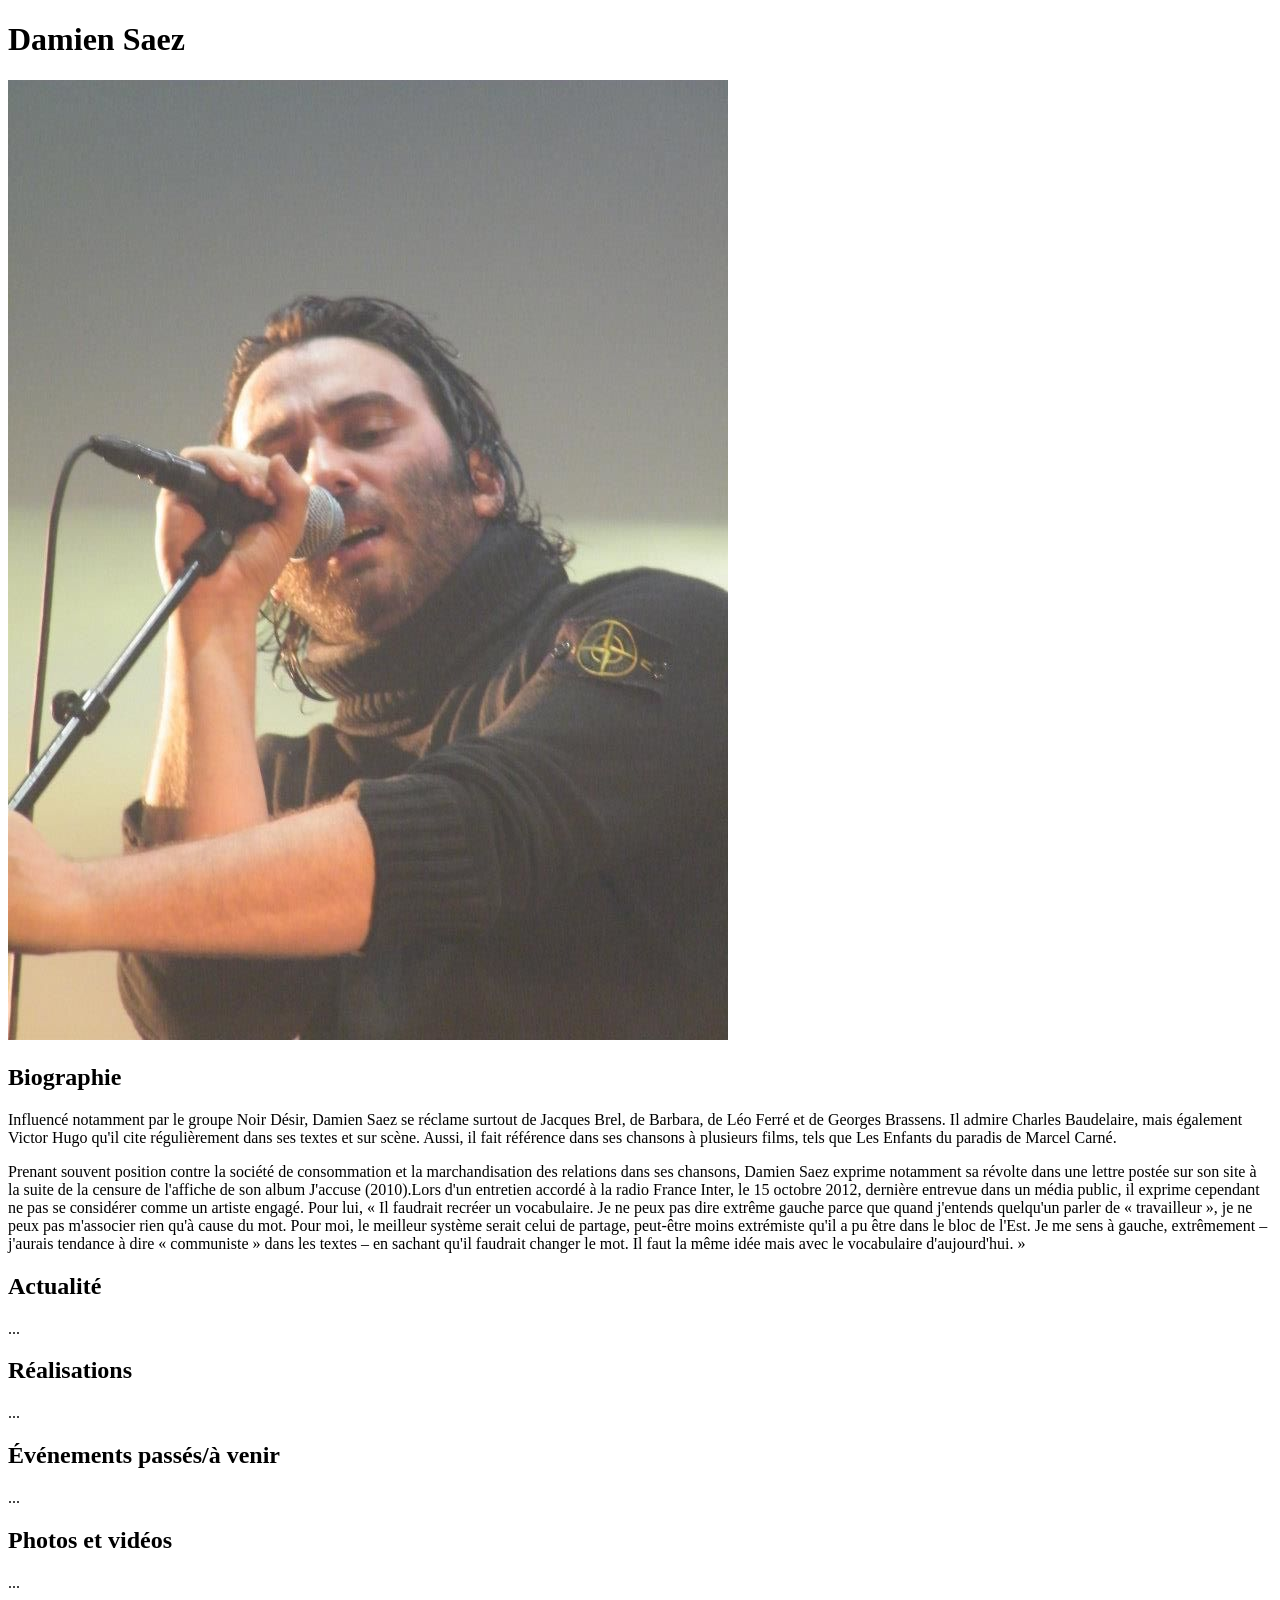
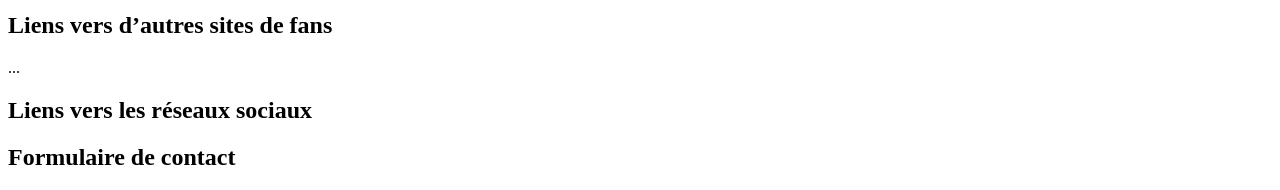
==== fansite1.html @ 95d42275 "fansite1.css" ====
<!DOCTYPE html>
<html lang="fr">
<head>
    <meta charset="UTF-8">
    <meta name="viewport" content="width=device-width, initial-scale=1.0">
    <meta name="description" content="Damien Saez se réclame surtout de Jacques Brel, de Barbara, 
    de Léo Ferré et de Georges Brassens. Il admire Charles Baudelaire, mais également Victor Hugo 
    qu'il cite régulièrement dans ses textes et sur scène.">
    <meta name="author" content="Olivier Portal">


    <link rel="icon" type="image/x-icon" href="/images/favicon.png">
    <link rel="stylesheet" href="css/fansite3.css">
    
    <title>Saez</title>
</head>
<body>
    
        <h1><strong>Damien Saez</strong></h1>

        <section>

            <img src="images/Damien_Saez,_Miami_Tour_à_Rennes.jpg" alt="Damien Saez, Miami Toour à Rennes">

            <h2><strong>Biographie</strong></h2>
            <p>
                Influencé notamment par le groupe Noir Désir, Damien Saez se réclame surtout de Jacques Brel, 
            de Barbara, de Léo Ferré et de Georges Brassens. Il admire Charles Baudelaire, mais également Victor Hugo 
            qu'il cite régulièrement dans ses textes et sur scène. Aussi, il fait référence dans ses chansons à plusieurs films,
             tels que Les Enfants du paradis de Marcel Carné.

            </p>

            <p>
                Prenant souvent position contre la société de consommation et la marchandisation des relations dans ses chansons, 
                Damien Saez exprime notamment sa révolte dans une lettre postée sur son site à la suite de la censure de l'affiche
                de son album J'accuse (2010).Lors d'un entretien accordé à la radio France Inter, le 15 octobre 2012,
                dernière entrevue dans un média public, il exprime cependant ne pas se considérer comme un artiste engagé.
                Pour lui, « Il faudrait recréer un vocabulaire. Je ne peux pas dire extrême gauche parce que quand j'entends
                quelqu'un parler de « travailleur », je ne peux pas m'associer rien qu'à cause du mot. Pour moi, le meilleur
                système serait celui de partage, peut-être moins extrémiste qu'il a pu être dans le bloc de l'Est. Je me sens à 
                gauche,
                extrêmement – j'aurais tendance à dire « communiste » dans les textes – en sachant qu'il faudrait changer le mot.
                Il faut la même idée mais avec le vocabulaire d'aujourd'hui. »
            </p>
            
            <section class="rubriques">
                <article class="news">
                    <h2><strong>Actualité</strong></h2>
                    <p>...</p>
                </article>
                
                <article class="realisations">
                    <h2><strong>Réalisations</strong></h2>
                    <p>...</p>
                </article>

                <article class="event">
                    <h2><strong>Événements passés/à venir</strong></h2>
                    <p>...</p>
                </article>

                <article class="pictures">
                    <h2><strong>Photos et vidéos</strong></h2>
                    <p>...</p>
                </article>

                <article class="fan">
                    <h2><strong>Liens vers d’autres sites de fans</strong></h2>
                     <p>...</p>
                </article>

                <section class="network">
                    <h2><strong>Liens vers les réseaux sociaux</strong></h2>
                </section>

                <section class="contact">
                    <h2><strong>Formulaire de contact</strong></h2>
                </section>

        </section>
        
    </div>
    
</body>
</html>
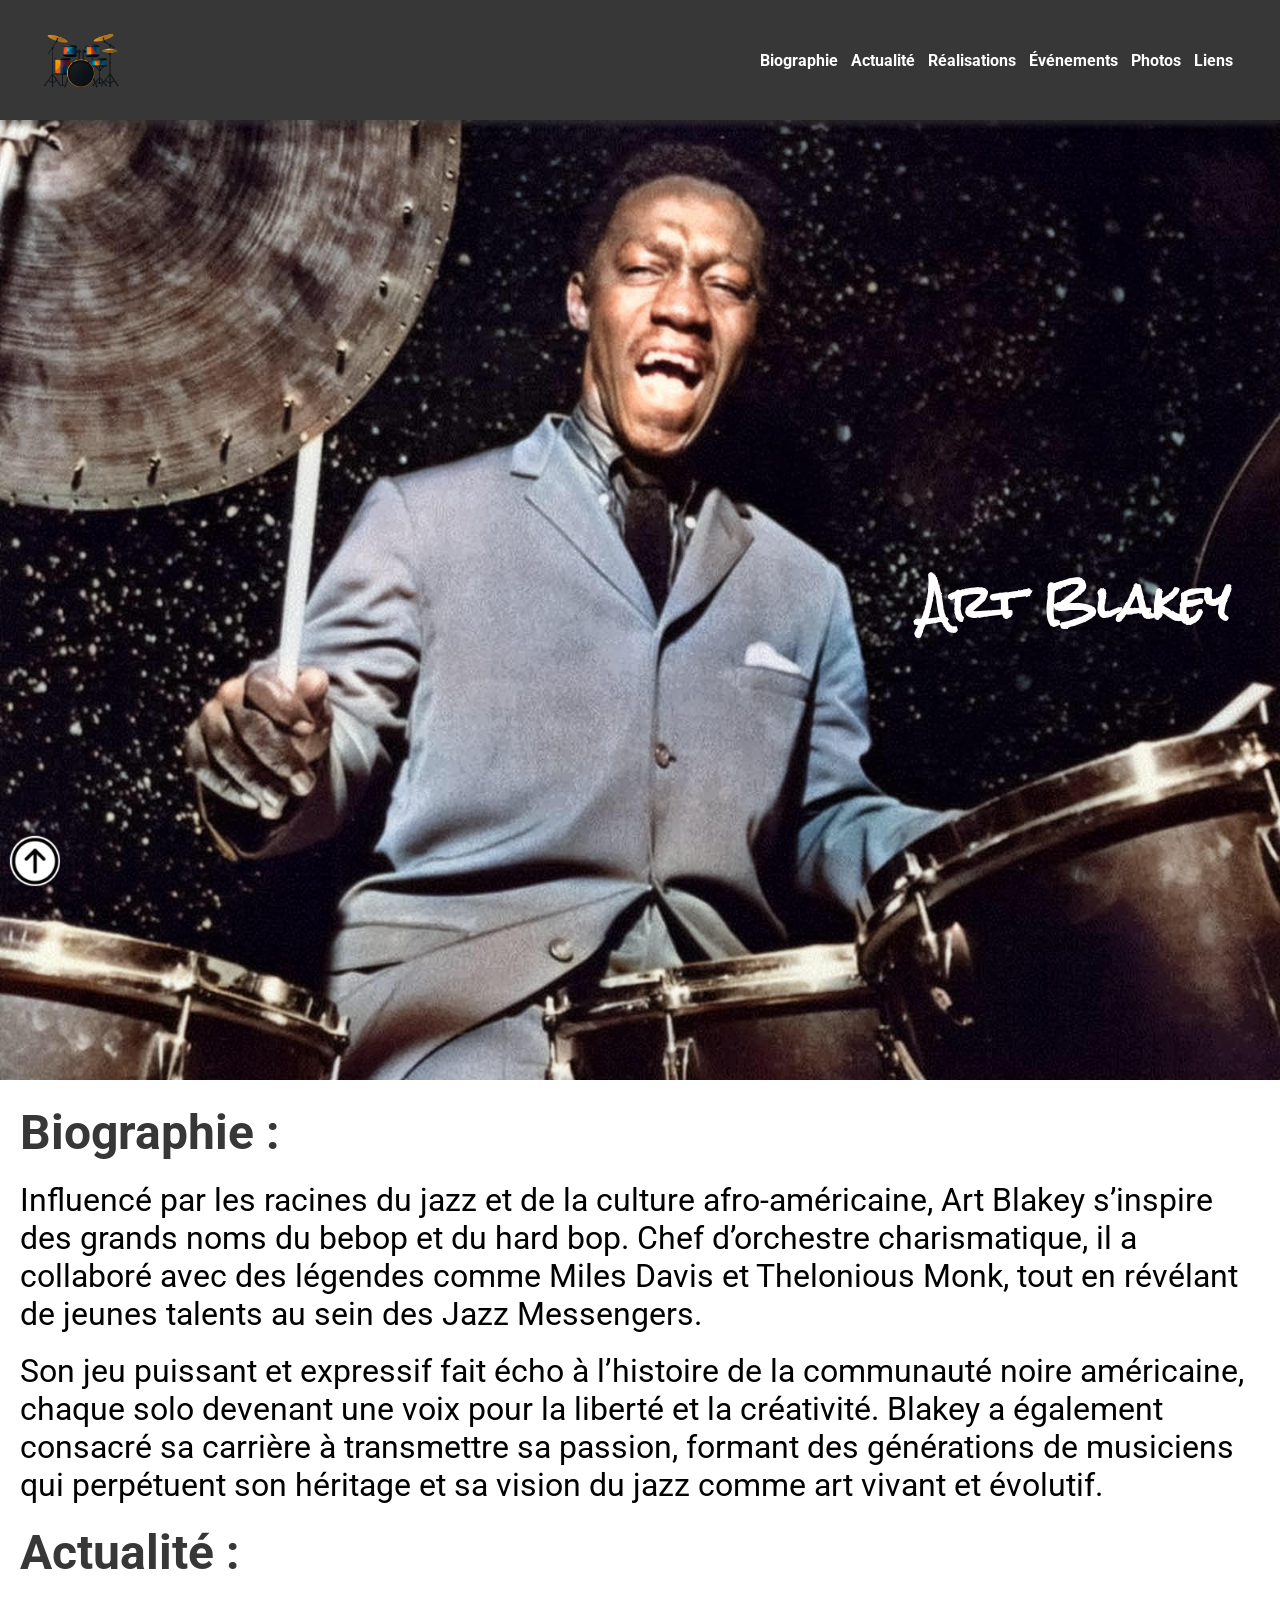
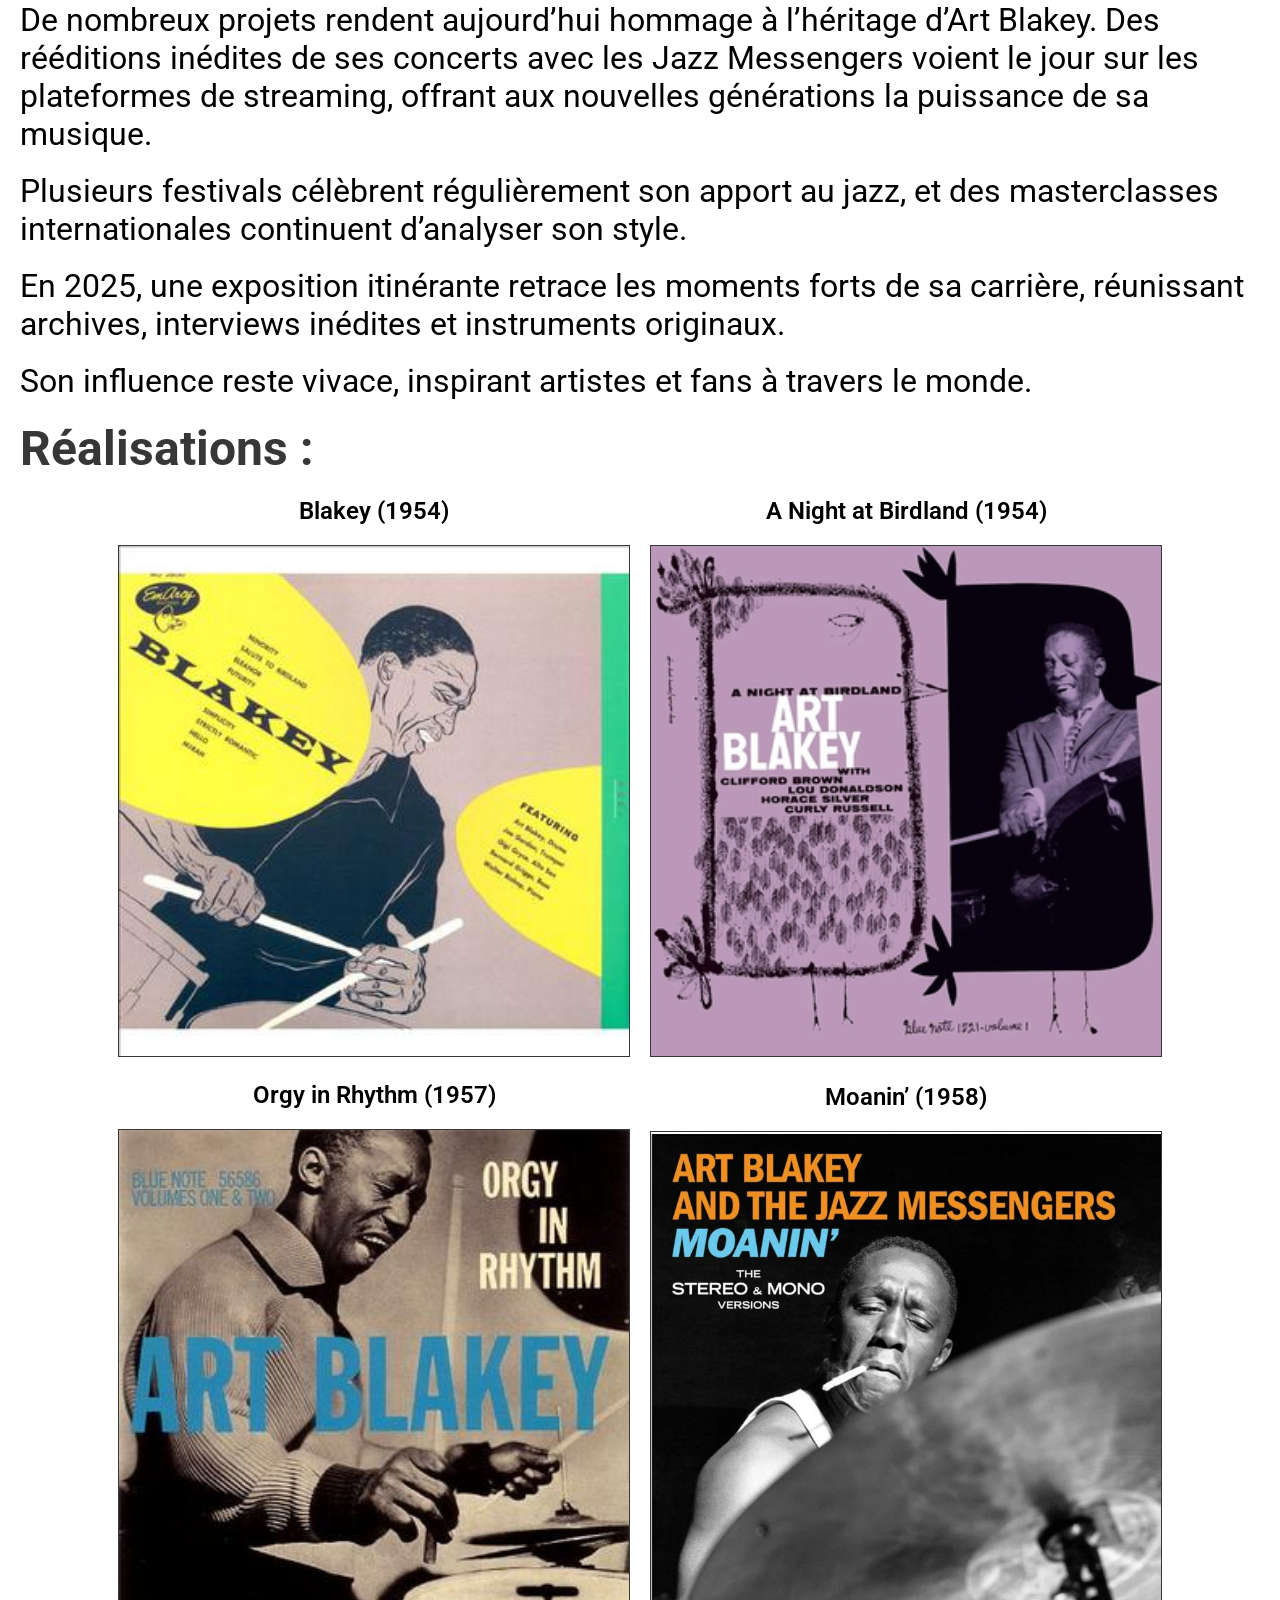
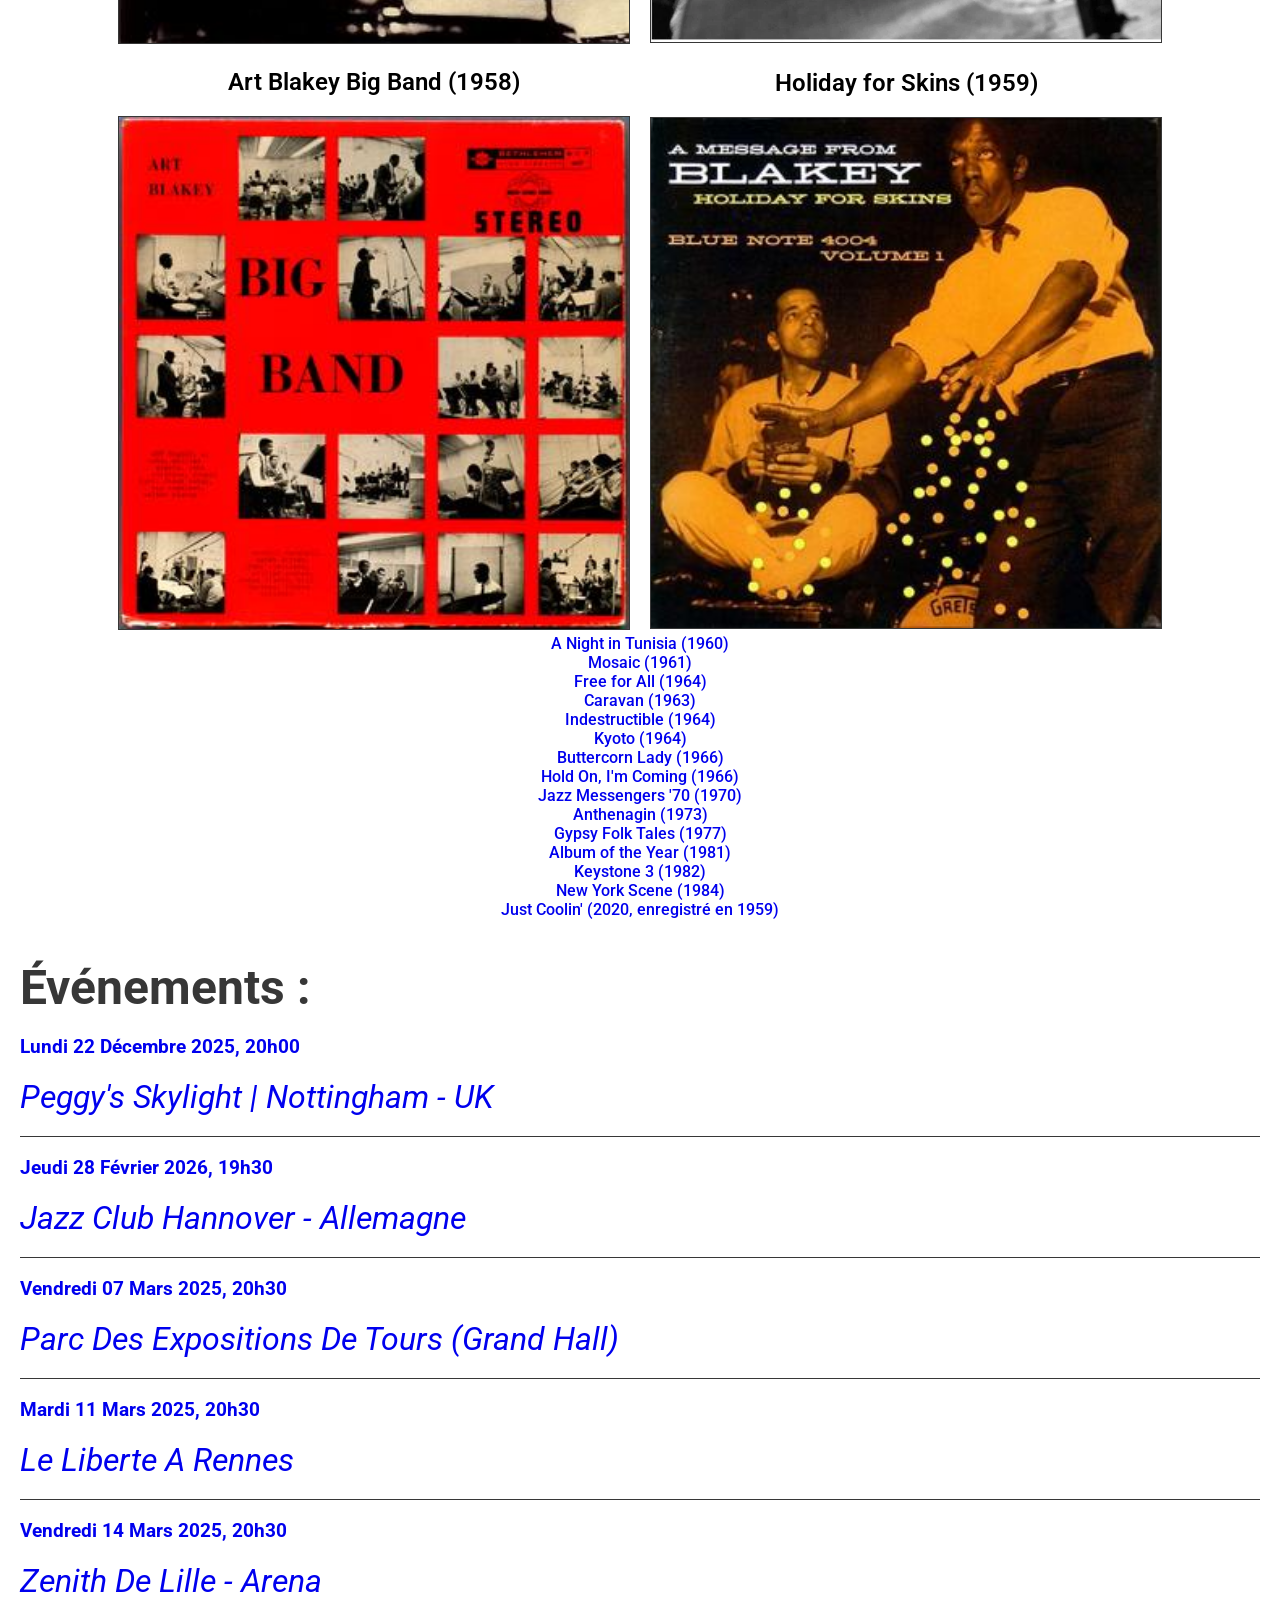
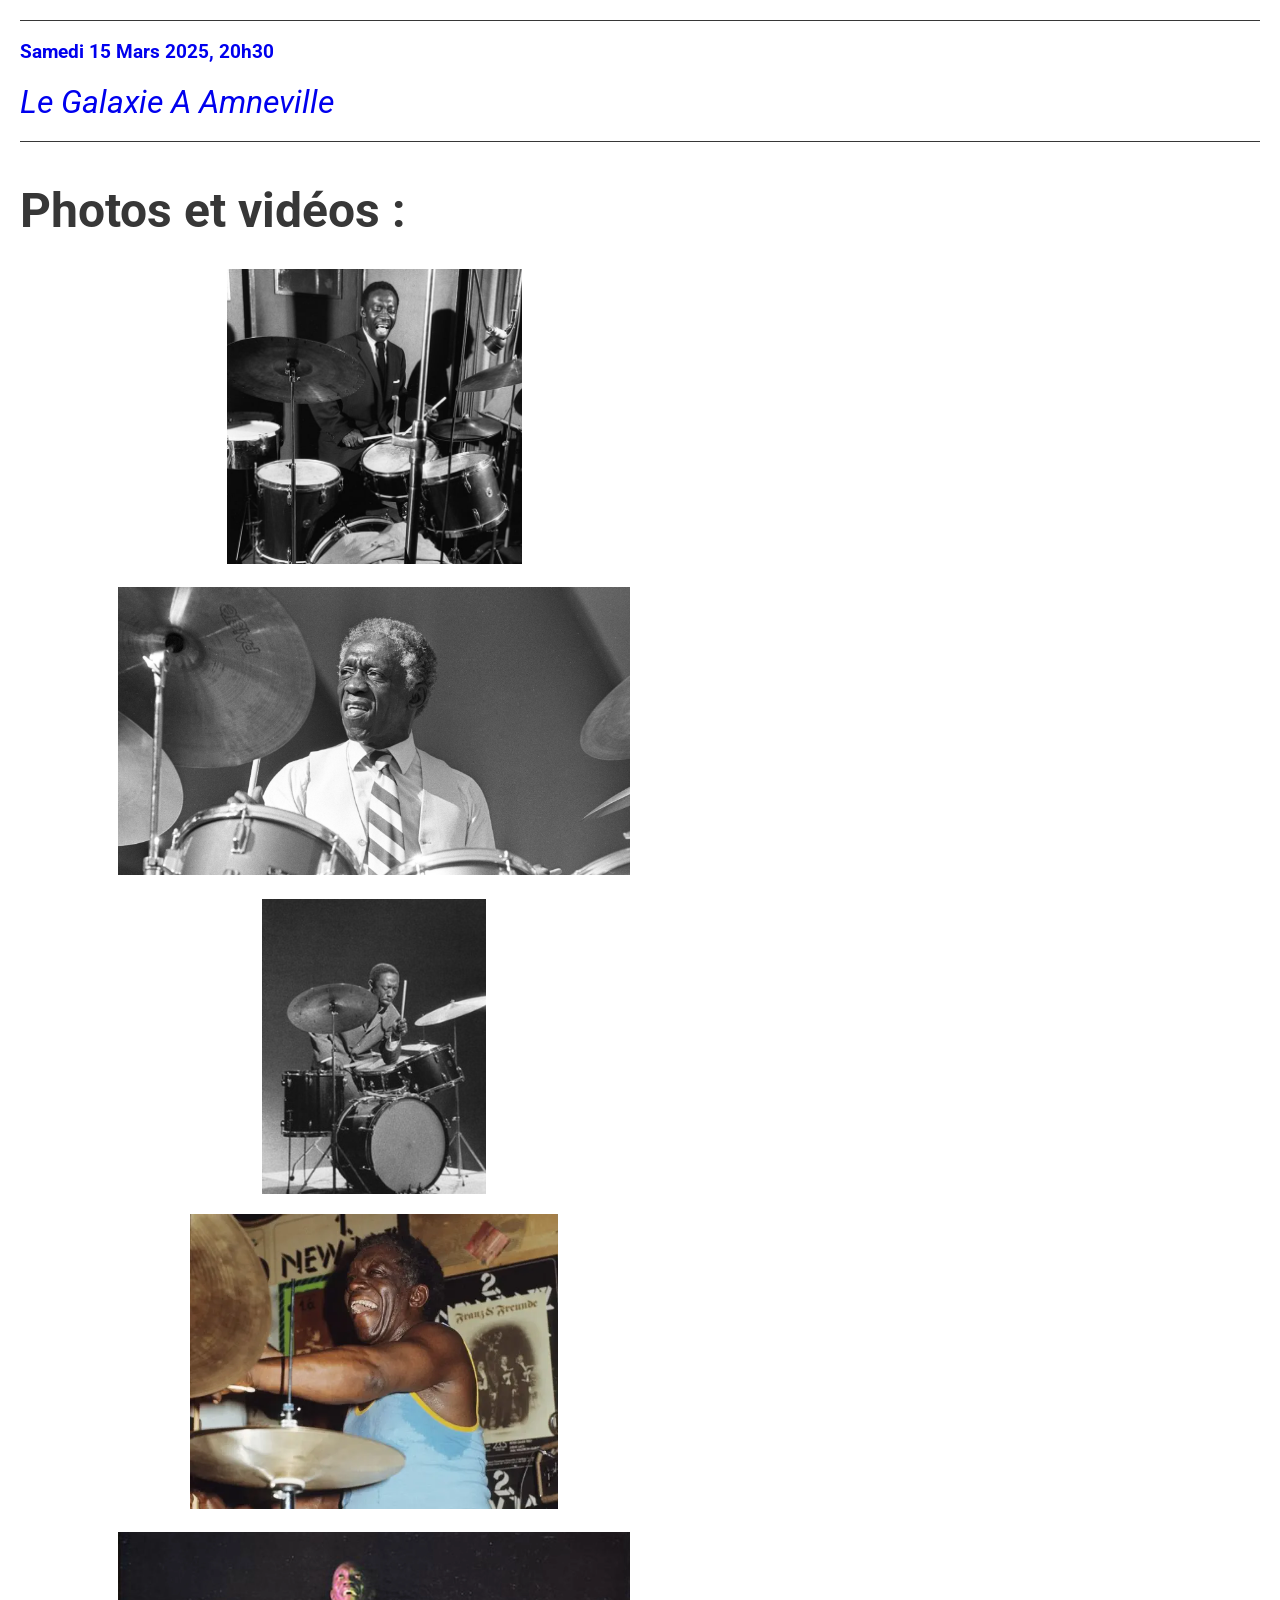
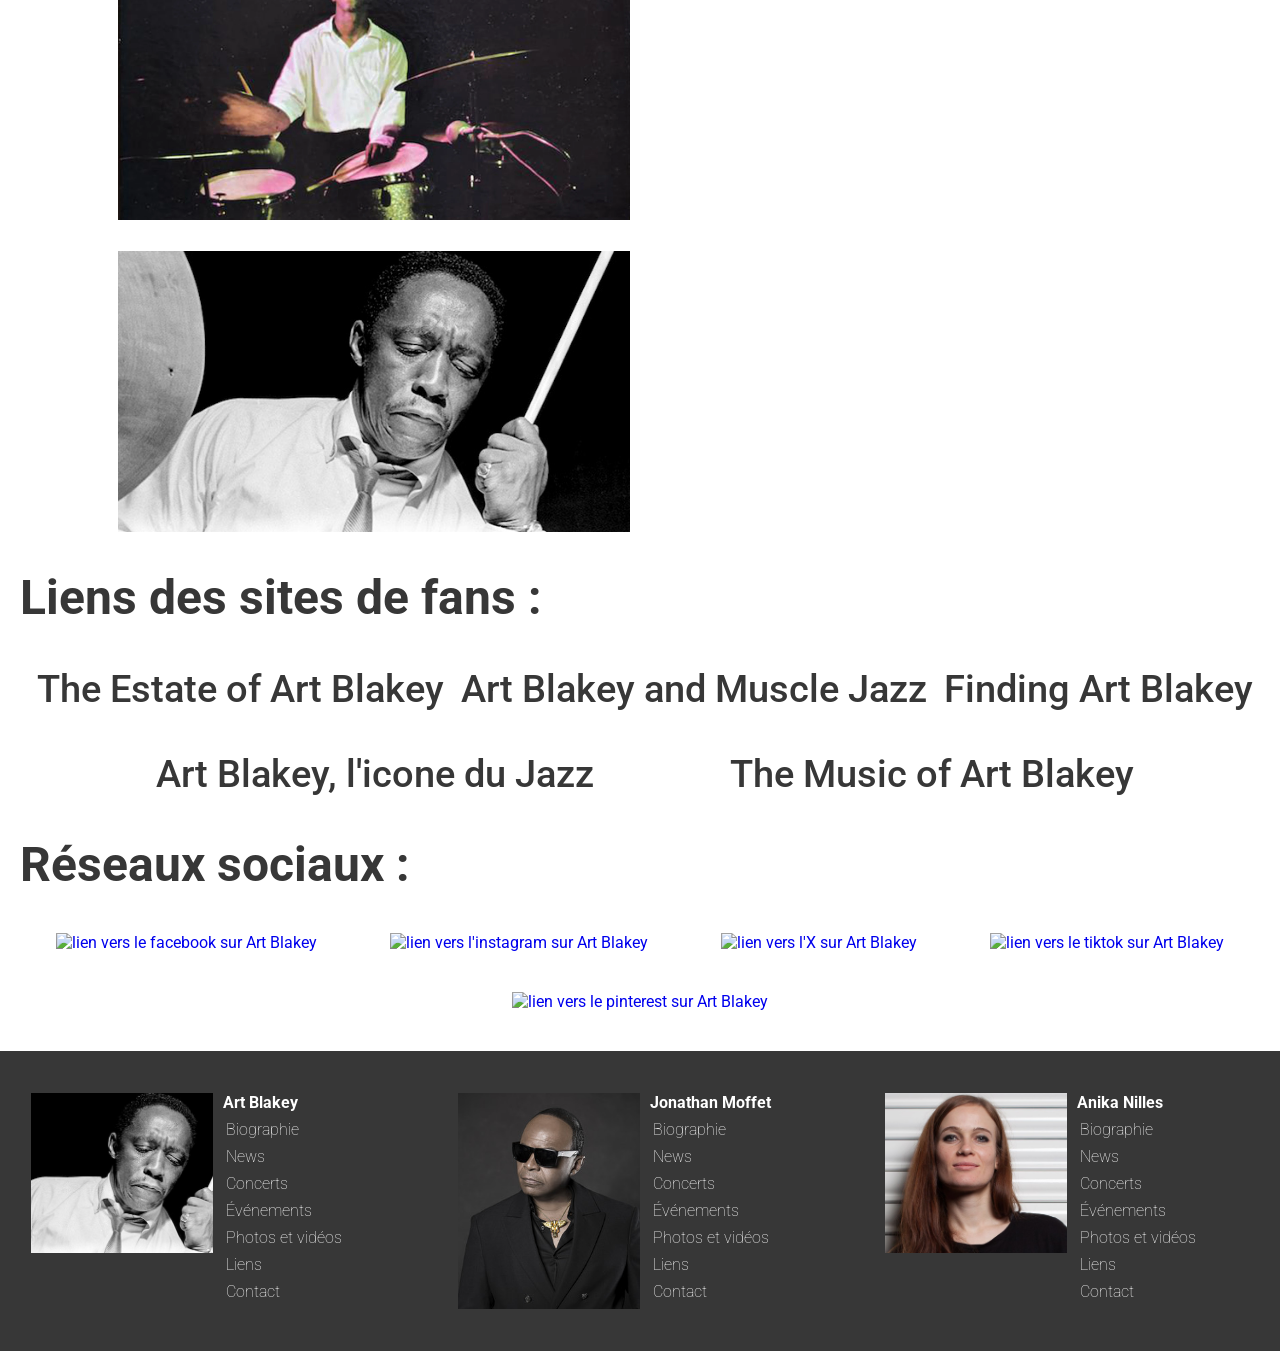
==== commit b4e4b483: "initial commit" ====
--- a/fansite1.html
+++ b/fansite1.html
@@ -3,84 +3,600 @@
 <head>
     <meta charset="UTF-8">
     <meta name="viewport" content="width=device-width, initial-scale=1.0">
-    <meta name="description" content="Damien Saez se réclame surtout de Jacques Brel, de Barbara, 
-    de Léo Ferré et de Georges Brassens. Il admire Charles Baudelaire, mais également Victor Hugo 
-    qu'il cite régulièrement dans ses textes et sur scène.">
-    <meta name="author" content="Olivier Portal">
+    <meta name="description" content="Découvrez la vie, l’œuvre et l’influence d’Art Blakey, 
+    légende du jazz et maître des Jazz Messengers. Parcourez sa biographie, 
+    ses albums incontournables, les prochains événements dédiés à son héritage 
+    et les analyses de son style unique. Une page pour tous les passionnés du rythme et du jazz moderne.">
+
+    <meta name="keywords" content="Art Blakey, Jazz Messengers, batterie, jazz, hard bop, Blue Note, Moanin’, 
+    concerts, actualité, biographie, albums, événements, influence, héritage, groupe de jazz, 
+    batteur légendaire, discographie, analyse musicale, improvisation, maître du rythme, jazz moderne, 
+    festival, Art Blakey 2026, classique du jazz">
+
+    <meta name="author" content="Andrés Montes Zuluaga">
 
 
     <link rel="icon" type="image/x-icon" href="/images/favicon.png">
-    <link rel="stylesheet" href="css/fansite3.css">
-    
-    <title>Saez</title>
+
+    <link rel="stylesheet" href="css/fansite1.css">
+
+<!-- Roboto font -->
+    <link rel="preconnect" href="https://fonts.googleapis.com">
+    <link rel="preconnect" href="https://fonts.gstatic.com" crossorigin>
+    <link href="https://fonts.googleapis.com/css2?family=Roboto:ital,wght@0,100;0,300;0,400;0,500;0,700;0,900;1,100;1,300;1,400;1,500;1,700;1,900&display=swap" rel="stylesheet">
+
+<!-- Rock Salt font -->
+    <link rel="preconnect" href="https://fonts.googleapis.com">
+    <link rel="preconnect" href="https://fonts.gstatic.com" crossorigin>
+    <link href="https://fonts.googleapis.com/css2?family=Roboto:ital,wght@0,100;0,300;0,400;0,500;0,700;0,900;1,100;1,300;1,400;1,500;1,700;1,900&family=Rock+Salt&display=swap" rel="stylesheet">
+
+    <title>Art Blakey</title>
 </head>
 <body>
-    
-        <h1><strong>Damien Saez</strong></h1>
-
-        <section>
-
-            <img src="images/Damien_Saez,_Miami_Tour_à_Rennes.jpg" alt="Damien Saez, Miami Toour à Rennes">
-
-            <h2><strong>Biographie</strong></h2>
-            <p>
-                Influencé notamment par le groupe Noir Désir, Damien Saez se réclame surtout de Jacques Brel, 
-            de Barbara, de Léo Ferré et de Georges Brassens. Il admire Charles Baudelaire, mais également Victor Hugo 
-            qu'il cite régulièrement dans ses textes et sur scène. Aussi, il fait référence dans ses chansons à plusieurs films,
-             tels que Les Enfants du paradis de Marcel Carné.
-
-            </p>
-
-            <p>
-                Prenant souvent position contre la société de consommation et la marchandisation des relations dans ses chansons, 
-                Damien Saez exprime notamment sa révolte dans une lettre postée sur son site à la suite de la censure de l'affiche
-                de son album J'accuse (2010).Lors d'un entretien accordé à la radio France Inter, le 15 octobre 2012,
-                dernière entrevue dans un média public, il exprime cependant ne pas se considérer comme un artiste engagé.
-                Pour lui, « Il faudrait recréer un vocabulaire. Je ne peux pas dire extrême gauche parce que quand j'entends
-                quelqu'un parler de « travailleur », je ne peux pas m'associer rien qu'à cause du mot. Pour moi, le meilleur
-                système serait celui de partage, peut-être moins extrémiste qu'il a pu être dans le bloc de l'Est. Je me sens à 
-                gauche,
-                extrêmement – j'aurais tendance à dire « communiste » dans les textes – en sachant qu'il faudrait changer le mot.
-                Il faut la même idée mais avec le vocabulaire d'aujourd'hui. »
-            </p>
+    <header class="header">
+        <!--Création de contenur pour le menu-->
+        <nav class="navbar">
+
+            <!--Logo-->
+            <a href="index.html"  class="logo-size">
+                <img class="logo" src="images/logo.png">
+            </a>
+            
+
+            
+
+            <label class="label_burger" for="menu_burger">
+                <svg
+                    xmlns="http://www.w3.org/2000/svg"
+                    width="35"
+                    height="35"
+                    fill="#ffffff"
+                    class="list_icon"
+                    viewBox="0 0 16 16"
+                >
+                    <path
+                        fill-rule="evenodd"
+                        d="M2.5 12a.5.5 0 0 1 .5-.5h10a.5.5 0 0 1 0 1H3a.5.5 0 0 1-.5-.5zm0-4a.5.5 0 0 1 .5-.5h10a.5.5 0 0 1 0 1H3a.5.5 0 0 1-.5-.5zm0-4a.5.5 0 0 1 .5-.5h10a.5.5 0 0 1 0 1H3a.5.5 0 0 1-.5-.5z"
+                    />
+                </svg>
+            </label>
+
+            <!--Élément checkbox pour l'interaction de menu hamburguer-->
+            <input class="menu_burger" type="checkbox" name="" id="menu_burger">
+
+            <!--Création d'options pour la navigation-->
+            <ul class="ul_links">
+
+                <!-- <li class="li_links">
+                    <a href="fansite1.html" class="link">Damien Saez</a>
+                </li> -->
+
+                <!-- <div class="li_links_anchor_parent"> -->
+                    <li class="li_links li_links_anchor">
+                        <a href="#biographie" class="link_child" class="menu_hamburguer">Biographie</a>
+                    </li>
+                    <li class="li_links li_links_anchor">
+                        <a href="#news" class="link_child">Actualité</a>
+                    </li>
+                    <li class="li_links li_links_anchor">
+                        <a href="#realisations" class="link_child">Réalisations</a>
+                    </li>
+                    <li class="li_links li_links_anchor">
+                        <a href="#event" class="link_child">Événements</a>
+                    </li>
+                    <li class="li_links li_links_anchor">
+                        <a href="#pictures" class="link_child">Photos</a>
+                    </li>
+                    <li class="li_links li_links_anchor">
+                        <a href="#links" class="link_child">Liens</a>
+                    </li>
+                <!-- </div> -->
+
+                
+
+                <!-- <li class="li_links">
+                    <a href="fansite2.html" class="link">Kombilesa Mí</a>
+                </li>
+
+                <li class="li_links">
+                    <a href="fansite3.html" class="link">Idir</a>
+                </li> -->
+
+                <!-- <li class="li_links contact_burger">
+                    <a href="contact.html" class="link">Contact</a>
+                </li> -->
+            </ul>
+
+
+        </nav>
+    </header>
+
+    <main>
+
+        <a href="#top" class="link-top-button">
+            <img class="img-top-button" src="images/top-button.png" alt="Aller au commencement du site">
+        </a>
+
+        <span id="top"></span>
+
+        <section class="main-section">
+
+<!-- Section bannière haut de page -->
+
+            <section class="banner">
+                <h1 class="main-title"><strong>Art Blakey</strong></h1>
+                 <img class="banner-image" src="images/Blakey/banner.jpg" alt="Art Blakey en concert"> 
+            </section> 
+
+<!-- Section qui entoure toutes les sections des rubriques -->
             
             <section class="rubriques">
-                <article class="news">
-                    <h2><strong>Actualité</strong></h2>
-                    <p>...</p>
+
+<!-- Section Biographie -->
+
+                <article id="biographie" class="anchor-target"  aria-describedby="Biographie">
+                    <h2 id="Biographie"><strong>Biographie :</strong></h2>
+                    <p id="Biographie">
+                        Influencé par les racines du jazz et de la culture afro-américaine, Art Blakey 
+                        s’inspire des grands noms du bebop et du hard bop. Chef d’orchestre charismatique, 
+                        il a collaboré avec des légendes comme Miles Davis et Thelonious Monk, tout en 
+                        révélant de jeunes talents au sein des Jazz Messengers.      
+                    </p>
+
+                    <br>
+        
+                    <p>
+                        Son jeu puissant et expressif fait écho à l’histoire de la communauté noire américaine, 
+                        chaque solo devenant une voix pour la liberté et la créativité. 
+                        Blakey a également consacré sa carrière à transmettre sa passion, 
+                        formant des générations de musiciens qui perpétuent son héritage et sa vision du jazz 
+                        comme art vivant et évolutif.
+                    </p>
                 </article>
+
+<!-- Section Actualité -->
+
+                <article id="news" class="anchor-target">
+                    <h2><strong>Actualité :</strong></h2>
+                    <p>De nombreux projets rendent aujourd’hui hommage à l’héritage d’Art Blakey. 
+                        Des rééditions inédites de ses concerts avec les Jazz Messengers voient 
+                        le jour sur les plateformes de streaming, offrant aux nouvelles générations 
+                        la puissance de sa musique.
+                    </p>
+
+                    <br>
+        
+                     <p>Plusieurs festivals célèbrent régulièrement son apport au jazz, et des 
+                        masterclasses internationales continuent d’analyser son style.
+                    </p>
+
+                    <br>
+        
+                    <p> En 2025, une exposition itinérante retrace les moments forts de sa carrière, 
+                        réunissant archives, interviews inédites et instruments originaux.
+                    </p>  
+
+                    <br>
+         
+                    <p>Son influence reste vivace, inspirant artistes et fans à travers le monde.
+                    </p>
+                </article>
+
+<!-- Section Réalisation -->
                 
-                <article class="realisations">
-                    <h2><strong>Réalisations</strong></h2>
-                    <p>...</p>
+                <article id="realisations" class="anchor-target">
+                    <h2><strong>Réalisations :</strong></h2>
+                    <section class="album">
+                        <figure>
+                            <figcaption class="album-description">Blakey (1954)</figcaption>
+                            <img src="images/Blakey/Blakey(1954)-album.jpg" alt="Album de Blakey: Blakey(1954)" class="album-image">
+                        </figure>
+                        <figure>
+                            <figcaption class="album-description">A Night at Birdland (1954)</figcaption>
+                            <img src="images/Blakey/A_Night_at_Birdland,_Volume_1(1954)-album.jpg" alt="Album de Blakey: A Night at Birdland (1954)" class="album-image">
+                        </figure>
+                        <figure>
+                            <figcaption class="album-description">Orgy in Rhythm (1957)</figcaption>
+                            <img src="images/Blakey/Orgy_in_Rhythm(1957)-album.jpg" alt="Album de Blakey: Orgy in Rhythm (1957)" class="album-image">
+                        </figure>
+                        <figure>
+                            <figcaption class="album-description">Moanin’ (1958)</figcaption>
+                            <img src="images/Blakey/Moanin(1958)-album.jpg" alt="Album de Blakey: Moanin’ (1958)" class="album-image">
+                        </figure>
+                        <figure>
+                            <figcaption class="album-description">Art Blakey Big Band (1958)</figcaption>
+                            <img src="images/Blakey/Art Blakey Big Band(1958)-album.jpg" alt="Album de Blakey: Art Blakey Big Band (1958)" class="album-image">
+                        </figure>
+                        <figure>
+                            <figcaption class="album-description">Holiday for Skins (1959)</figcaption>
+                            <img src="images/Blakey/Holiday_for_Skins(1959)-album.jpg" alt="Album de Blakey: Holiday for Skins (1959)" class="album-image">
+                        </figure>
+                    </section>
+                    <section class="album-list-section">
+                        <ul class="album-list">
+                            <li><a href="https://en.wikipedia.org/wiki/A_Night_in_Tunisia_(Art_Blakey_album)" target="_blank" class="album-list-section">A Night in Tunisia (1960)</a></li>
+                            <li><a href="https://en.wikipedia.org/wiki/Mosaic_(Art_Blakey_album)" target="_blank" class="album-list-section">Mosaic (1961)</a></li>
+                            <li><a href="https://en.wikipedia.org/wiki/Free_for_All_(Art_Blakey_album)" target="_blank" class="album-list-section">Free for All (1964)</a></li>
+                            <li><a href="https://en.wikipedia.org/wiki/Caravan_(Art_Blakey_album)" target="_blank" class="album-list-section">Caravan (1963)</a></li>
+                            <li><a href="https://en.wikipedia.org/wiki/Indestructible_(Art_Blakey_album)" target="_blank" class="album-list-section">Indestructible (1964)</a></li>
+                            <li><a href="https://en.wikipedia.org/wiki/Kyoto_(album)" target="_blank" class="album-list-section">Kyoto (1964)</a></li>
+                            <li><a href="https://en.wikipedia.org/wiki/Buttercorn_Lady" target="_blank" class="album-list-section">Buttercorn Lady (1966)</a></li>
+                            <li><a href="https://en.wikipedia.org/wiki/Hold_On,_I%27m_Comin%27" target="_blank" class="album-list-section">Hold On, I'm Coming (1966)</a></li>
+                            <li><a href="https://en.wikipedia.org/wiki/Jazz_Messengers_%2770" target="_blank" class="album-list-section">Jazz Messengers '70 (1970)</a></li>
+                            <li><a href="https://en.wikipedia.org/wiki/Anthenagin" target="_blank" class="album-list-section">Anthenagin (1973)</a></li>
+                            <li><a href="https://en.wikipedia.org/wiki/Gypsy_Folk_Tales_(album)" target="_blank" class="album-list-section">Gypsy Folk Tales (1977)</a></li>
+                            <li><a href="https://en.wikipedia.org/wiki/Album_of_the_Year_(Art_Blakey_album)" target="_blank" class="album-list-section">Album of the Year (1981)</a></li>
+                            <li><a href="https://en.wikipedia.org/wiki/Keystone_3" target="_blank" class="album-list-section">Keystone 3 (1982)</a></li>
+                            <li><a href="https://en.wikipedia.org/wiki/New_York_Scene" target="_blank" class="album-list-section">New York Scene (1984)</a></li>
+                            <li><a href="https://en.wikipedia.org/wiki/Just_Coolin%27" target="_blank" class="album-list-section">Just Coolin' (2020, enregistré en 1959)</a></li>
+                        </ul>
+                    </section>                    
                 </article>
 
-                <article class="event">
-                    <h2><strong>Événements passés/à venir</strong></h2>
-                    <p>...</p>
+<!-- Section Événements -->
+
+                <article id="event" class="anchor-target">
+                    <h2><strong>Événements :</strong></h2>
+                    <a href="https://peggysskylight.co.uk/events/the-jazz-heritage-sextet-22-dec-2025/" class="live" target="_blank">
+                        <h3 class="live-date">Lundi 22 Décembre 2025, 20h00</h3>
+                        <p class="live-city">Peggy's Skylight | Nottingham - UK</p>
+                    </a>
+                    <a href="https://www.jazz-club.de/index.php/programm/elmar-brass-sextett" class="live" target="_blank">
+                        <h3 class="live-date">Jeudi 28 Février 2026, 19h30</h3>
+                        <p class="live-city">Jazz Club Hannover - Allemagne</p>
+                    </a>
+                    <a href="https://www.seetickets.com/fr/tr/event/saez/parc-des-expositions-grand-hall-tours/10316147" class="live" target="_blank">
+                        <h3 class="live-date">Vendredi 07 Mars 2025, 20h30</h3>
+                        <p class="live-city">Parc Des Expositions De Tours (Grand Hall)</p>
+                    </a>
+                    <a href="https://www.seetickets.com/fr/tr/event/saez/le-liberte/10314271" class="live" target="_blank">
+                        <h3 class="live-date">Mardi 11 Mars 2025, 20h30</h3>
+                        <p class="live-city">Le Liberte A Rennes</p>
+                    </a>
+                    <a href="https://www.seetickets.com/fr/tr/event/saez/zenith-de-lille/10311643" class="live" target="_blank">
+                        <h3 class="live-date">Vendredi 14 Mars 2025, 20h30</h3>
+                        <p class="live-city">Zenith De Lille - Arena</p>
+                    </a>
+                    <a href="https://www.seetickets.com/fr/tr/event/saez/galaxie/10313147" class="live" target="_blank">
+                        <h3 class="live-date">Samedi 15 Mars 2025, 20h30</h3>
+                        <p class="live-city">Le Galaxie A Amneville</p>
+                    </a>
                 </article>
 
-                <article class="pictures">
-                    <h2><strong>Photos et vidéos</strong></h2>
-                    <p>...</p>
+<!-- Section Photo - vidéo -->
+
+                <article id="pictures" class="anchor-target">
+                    <h2><strong>Photos et vidéos :</strong></h2>
+                    <section class="pictures-align">
+                        <img src="images/Blakey/blakey-ph-1.jpg" alt="Photo de Art Blakey" class="pictures-photo" height="315">
+
+                        <iframe class="pictures-photo" width="560" height="315" 
+                        src="https://www.youtube.com/embed/NetadSNIqdA?si=biCly5EQE2Y5shuU" 
+                        title="Thelonious Monk, Art Blakey, Kai Winding, Dizzy Gillespie, Sonny Stitt - Live 1971" frameborder="0" 
+                        allow="accelerometer; autoplay; clipboard-write; encrypted-media; gyroscope; picture-in-picture; web-share" 
+                        referrerpolicy="strict-origin-when-cross-origin" allowfullscreen></iframe>
+
+                        <img src="images/Blakey/blakey-ph-2.jpg" alt="Photo de Art Blakey" class="pictures-photo" height="315">
+
+                        <iframe class="pictures-photo" width="560" height="315" 
+                        src="https://www.youtube.com/embed/uKOoxgI_xfQ?si=XD0lPIr0fFrz44NG" 
+                        title="Moanin'" frameborder="0" 
+                        allow="accelerometer; autoplay; clipboard-write; encrypted-media; gyroscope; picture-in-picture; web-share"
+                         referrerpolicy="strict-origin-when-cross-origin" allowfullscreen>
+                        </iframe>
+
+                        <img src="images/Blakey/blakey-ph-3.jpg" alt="Photo de Art Blakey" class="pictures-photo" height="315">
+
+                        <iframe class="pictures-photo" class="pictures-photo" width="560" height="315" 
+                        src="https://www.youtube.com/embed/Z6Hc63dGW0A?si=s6XR_7dfEuEJpTSI" 
+                        title="Art Blakey & the Jazz Messengers, Théâtre des Champs-Élysées, Paris november 15th, 1959 (colorized)" frameborder="0" 
+                        allow="accelerometer; autoplay; clipboard-write; encrypted-media; gyroscope; picture-in-picture; web-share" 
+                        referrerpolicy="strict-origin-when-cross-origin" allowfullscreen>
+                        </iframe>
+
+                        <img src="images/Blakey/blakey-ph-4.jpg" alt="Photo de Art Blakey" class="pictures-photo" height="315">
+
+                        <iframe class="pictures-photo" width="560" height="315" 
+                        src="https://www.youtube.com/embed/VkjRoTh0ktU?si=Y4tfg436-wTPmCO5" 
+                        title="Art Blakey, Milano 1979" frameborder="0" 
+                        allow="accelerometer; autoplay; clipboard-write; encrypted-media; gyroscope; picture-in-picture; web-share" 
+                        referrerpolicy="strict-origin-when-cross-origin" allowfullscreen>
+                        </iframe>
+
+                        <img src="images/Blakey/blakey-ph-5.jpg" alt="Photo de Art Blakey" class="pictures-photo" height="315">
+
+                        <iframe class="pictures-photo" width="560" height="315" 
+                        src="https://www.youtube.com/embed/88mYGTECcH8?si=1tL_ZcAfHftgsPsq" title="Art BLakey, Solo, France 1974"                         frameborder="0" 
+                        allow="accelerometer; autoplay; clipboard-write; encrypted-media; gyroscope; picture-in-picture; web-share" 
+                        referrerpolicy="strict-origin-when-cross-origin" allowfullscreen>
+                        </iframe>
+
+                        <img src="images/Blakey/blakey-ph-6.jpg" alt="Photo de Art Blakey" class="pictures-photo" height="315">
+
+                        <iframe class="pictures-photo" width="560" height="315" 
+                        src="https://www.youtube.com/embed/a24coCirun4?si=X4MJEEDHNWIQDC5Q" 
+                        title="YouTube video player" frameborder="0" 
+                        allow="accelerometer; autoplay; clipboard-write; encrypted-media; gyroscope; picture-in-picture; web-share" 
+                        referrerpolicy="strict-origin-when-cross-origin" allowfullscreen>
+                    </iframe>
+
+
+                    </section>
+
                 </article>
 
-                <article class="fan">
-                    <h2><strong>Liens vers d’autres sites de fans</strong></h2>
-                     <p>...</p>
-                </article>
-
-                <section class="network">
-                    <h2><strong>Liens vers les réseaux sociaux</strong></h2>
+<!-- Section liens fans -->
+
+                <section id="links" class="anchor-target">
+                    <h2>Liens des sites de fans :</h2>
+                    <section class="links-section">
+                        <a class="links-style" href="http://artblakey.com/" title="The Estate of Art Blakey" target="_blank">The Estate of Art Blakey</a>
+                        <a class="links-style" href="https://cerra.substack.com/p/art-blakey-and-muscle-jazz" title="Art Blakey and Muscle Jazz" target="_blank">Art Blakey and Muscle Jazz</a>
+                        <a class="links-style" href="https://scottkfish.com/2015/08/03/finding-art-blakey/" title="Finding Art Blakey" target="_blank">Finding Art Blakey</a>
+                        <a class="links-style" href="https://thelostrecordings.store/a/blog/art-blakey-l%C3%AFcone-du-jazz" title="L'icone du Jazz" target="_blank">Art Blakey, l'icone du Jazz</a>
+                        <a class="links-style" href="https://jazzfuel.com/art-blakey-albums/" title="The Music of Art Blakey" target="_blank">The Music of Art Blakey</a>
+                    </section>
                 </section>
 
-                <section class="contact">
-                    <h2><strong>Formulaire de contact</strong></h2>
+
+
+                <section id="network" class="anchor-target">
+                    <h2><strong>Réseaux sociaux :</strong></h2>
+                    <section class="network">
+                        <a class="social-network" href="https://www.facebook.com/artblakeymusic/" title="facebook icons">
+                            <img src="images/Icon/facebook.png" alt="lien vers le facebook sur Art Blakey">
+                        </a>
+                        <a class="social-network" href="https://www.instagram.com/explore/locations/101064721542681/art-blakey/" title="instagram icon">
+                            <img src="images/Icon/instagram.png" alt="lien vers l'instagram sur Art Blakey">
+                        </a>
+                        <a class="social-network" href="https://x.com/A_BlakeyRIP" title="X icon">
+                            <img src="images/Icon//twitter.png" alt="lien vers l'X sur Art Blakey">
+                        </a>
+                        <a class="social-network" href="https://www.tiktok.com/@drumfluence/video/7472815392994364702" title="tiktok icon">
+                            <img src="images/Icon/tic-tac.png" alt="lien vers le tiktok sur Art Blakey">
+                        </a>
+                        <a class="social-network" href="https://www.pinterest.com/diannepinkston/jazz-art-blakey/" title="pinterest icon">
+                            <img src="images/Icon/pinterest.png" alt="lien vers le pinterest sur Art Blakey">
+                        </a>
+                    </section>    
                 </section>
 
         </section>
+                <!--Adding a top button flotant-->       
         
-    </div>
+    </main>
+
+    <!-- Footer -->
+
+    <footer class="footer">
+
+        <nav class="nav_footer">
+
+            <section class="section_footer">
+
+                <img class="portraits_footer" src="images/Blakey/footer.jpg" alt="">
+
+                <ul class="ul_links_footer">
+
+                    <li class="li_links_footer">
+                        <a href="fansite1.html" class="link_footer">Art Blakey</a>
+                    </li>
+    
+                        <li class="li_links_footer">
+                            <a href="fansite1.html#biographie" class="link_child_footer">Biographie</a>
+                        </li>
+                        <li class="li_links_footer">
+                            <a href="fansite1.html#news" class="link_child_footer">News</a>
+                        </li>
+                        <li class="li_links_footer">
+                            <a href="fansite1.html#concerts" class="link_child_footer">Concerts</a>
+                        </li>
+                        <li class="li_links_footer">
+                            <a href="fansite1.html#evenements" class="link_child_footer">Événements</a>
+                        </li>
+                        <li class="li_links_footer">
+                            <a href="fansite1.html#photo-video" class="link_child_footer">Photos et vidéos</a>
+                        </li>
+                        <li class="li_links_footer">
+                            <a href="fansite1.html#liens" class="link_child_footer">Liens</a>
+                        </li>
+                        <li class="li_links_footer">
+                            <a href="contact.html" class="link_child_footer">Contact</a>
+                        </li>
+    
+                </ul>
+
+            </section>
+
+            <section class="section_footer">
+
+                <img class="portraits_footer" src="images/Moffet/footer.jpg" alt="">
+                
+                <ul class="ul_links_footer">
+
+                    <li class="li_links_footer">
+                        <a href="fansite2.html" class="link_footer">Jonathan Moffet</a>
+                    </li>
+    
+                        <li class="li_links_footer">
+                            <a href="fansite2.html#biographie" class="link_child_footer">Biographie</a>
+                        </li>
+                        <li class="li_links_footer">
+                            <a href="fansite2.html#news" class="link_child_footer">News</a>
+                        </li>
+                        <li class="li_links_footer">
+                            <a href="fansite2.html#concerts" class="link_child_footer">Concerts</a>
+                        </li>
+                        <li class="li_links_footer">
+                            <a href="fansite2.html#evenements" class="link_child_footer">Événements</a>
+                        </li>
+                        <li class="li_links_footer">
+                            <a href="fansite2.html#photo-video" class="link_child_footer">Photos et vidéos</a>
+                        </li>
+                        <li class="li_links_footer">
+                            <a href="fansite2.html#liens" class="link_child_footer">Liens</a>
+                        </li>
+                        <li class="li_links_footer">
+                            <a href="contact.html" class="link_child_footer">Contact</a>
+                        </li>
+    
+                </ul>
+
+            </section>
+
+            <section class="section_footer">
+
+                <img class="portraits_footer" src="images/Nilles/footer.jpg" alt="">
+                
+                <ul class="ul_links_footer">
+
+                    <li class="li_links_footer">
+                        <a href="fansite3.html" class="link_footer">Anika Nilles</a>
+                    </li>
+    
+                        <li class="li_links_footer">
+                            <a href="fansite3.html#biographie" class="link_child_footer">Biographie</a>
+                        </li>
+                        <li class="li_links_footer">
+                            <a href="fansite3.html#news" class="link_child_footer">News</a>
+                        </li>
+                        <li class="li_links_footer">
+                            <a href="fansite3.html#concerts" class="link_child_footer">Concerts</a>
+                        </li>
+                        <li class="li_links_footer">
+                            <a href="fansite3.html#evenements" class="link_child_footer">Événements</a>
+                        </li>
+                        <li class="li_links_footer">
+                            <a href="fansite3.html#photo-video" class="link_child_footer">Photos et vidéos</a>
+                        </li>
+                        <li class="li_links_footer">
+                            <a href="fansite3.html#liens" class="link_child_footer">Liens</a>
+                        </li>
+                        <li class="li_links_footer">
+                            <a href="contact.html" class="link_child_footer">Contact</a>
+                        </li>
+    
+                </ul>
+
+            </section>
+
+        </nav>
+
+<!--Breakpoint 2 footer-->
+        <nav class="nav_footer_brk2">
+
+            <section class="section_footer">
+
+                <img class="portraits_footer" src="images/Blakey/footer.jpg" alt="">
+
+                <ul class="ul_links_footer">
+
+                    <li class="li_links_footer">
+                        <a href="fansite1.html" class="link_footer">Art Blakey</a>
+                    </li>
+
+                        <li class="li_links_footer">
+                            <a href="fansite1.html#biographie" class="link_child_footer">Biographie</a>
+                        </li>
+                        <li class="li_links_footer">
+                            <a href="fansite1.html#news" class="link_child_footer">News</a>
+                        </li>
+                        <li class="li_links_footer">
+                            <a href="fansite1.html#concerts" class="link_child_footer">Concerts</a>
+                        </li>
+                        <li class="li_links_footer">
+                            <a href="fansite1.html#evenements" class="link_child_footer">Événements</a>
+                        </li>
+                        <li class="li_links_footer">
+                            <a href="fansite1.html#photo-video" class="link_child_footer">Photos et vidéos</a>
+                        </li>
+                        <li class="li_links_footer">
+                            <a href="fansite1.html#liens" class="link_child_footer">Liens</a>
+                        </li>
+                        <li class="li_links_footer">
+                            <a href="contact.html" class="link_child_footer">Contact</a>
+                        </li>
+
+                </ul>
+
+            </section>
+
+            <section class="section_footer">
+
+                <img class="portraits_footer" src="images/Moffet/footer.jpg" alt="">
+                
+                <ul class="ul_links_footer">
+
+                    <li class="li_links_footer">
+                        <a href="fansite2.html" class="link_footer">Jonathan Moffet</a>
+                    </li>
+
+                        <li class="li_links_footer">
+                            <a href="fansite2.html#biographie" class="link_child_footer">Biographie</a>
+                        </li>
+                        <li class="li_links_footer">
+                            <a href="fansite2.html#news" class="link_child_footer">News</a>
+                        </li>
+                        <li class="li_links_footer">
+                            <a href="fansite2.html#concerts" class="link_child_footer">Concerts</a>
+                        </li>
+                        <li class="li_links_footer">
+                            <a href="fansite2.html#evenements" class="link_child_footer">Événements</a>
+                        </li>
+                        <li class="li_links_footer">
+                            <a href="fansite2.html#photo-video" class="link_child_footer">Photos et vidéos</a>
+                        </li>
+                        <li class="li_links_footer">
+                            <a href="fansite2.html#liens" class="link_child_footer">Liens</a>
+                        </li>
+                        <li class="li_links_footer">
+                            <a href="contact.html" class="link_child_footer">Contact</a>
+                        </li>
+
+                </ul>
+
+            </section>
+
+            <section class="section_footer">
+
+                <img class="portraits_footer" src="images/Nilles/footer.jpg" alt="">
+                
+                <ul class="ul_links_footer">
+
+                    <li class="li_links_footer">
+                        <a href="fansite3.html" class="link_footer">Anika Nilles</a>
+                    </li>
+
+                        <li class="li_links_footer">
+                            <a href="fansite3.html#biographie" class="link_child_footer">Biographie</a>
+                        </li>
+                        <li class="li_links_footer">
+                            <a href="fansite3.html#news" class="link_child_footer">News</a>
+                        </li>
+                        <li class="li_links_footer">
+                            <a href="fansite3.html#concerts" class="link_child_footer">Concerts</a>
+                        </li>
+                        <li class="li_links_footer">
+                            <a href="fansite3.html#evenements" class="link_child_footer">Événements</a>
+                        </li>
+                        <li class="li_links_footer">
+                            <a href="fansite3.html#photo-video" class="link_child_footer">Photos et vidéos</a>
+                        </li>
+                        <li class="li_links_footer">
+                            <a href="fansite3.html#liens" class="link_child_footer">Liens</a>
+                        </li>
+                        <li class="li_links_footer">
+                            <a href="contact.html" class="link_child_footer">Contact</a>
+                        </li>
+
+                </ul>
+
+            </section>
+
+        </nav>           
+
+
+    </footer>
     
 </body>
 </html>
--- a/css/fansite1.css
+++ b/css/fansite1.css
@@ -0,0 +1,842 @@
+:root {
+    --primary-color:rgb(55, 55, 55);
+    --secondary-color: rgb(255, 255, 255);
+    --tertiary-color: rgb(146, 4, 30);
+    --black-transparent: rgba(0, 0, 0, 0.7);
+    --hauteur_header: 90px;
+    --hauteur_header_medium_size: 120px;
+    --hauteur_header_large_size: 200px;
+    --hauteur_footer: 150px;
+    --padding_left_right: 2vw;
+}
+
+/* Font Roboto */
+
+.roboto-thin {
+    font-family: "Roboto", sans-serif;
+    font-weight: 100;
+    font-style: normal;
+  }
+  
+  .roboto-light {
+    font-family: "Roboto", sans-serif;
+    font-weight: 300;
+    font-style: normal;
+  }
+  
+  .roboto-regular {
+    font-family: "Roboto", sans-serif;
+    font-weight: 400;
+    font-style: normal;
+  }
+  
+  .roboto-medium {
+    font-family: "Roboto", sans-serif;
+    font-weight: 500;
+    font-style: normal;
+  }
+  
+  .roboto-bold {
+    font-family: "Roboto", sans-serif;
+    font-weight: 700;
+    font-style: normal;
+  }
+  
+  .roboto-black {
+    font-family: "Roboto", sans-serif;
+    font-weight: 900;
+    font-style: normal;
+  }
+  
+  .roboto-thin-italic {
+    font-family: "Roboto", sans-serif;
+    font-weight: 100;
+    font-style: italic;
+  }
+  
+  .roboto-light-italic {
+    font-family: "Roboto", sans-serif;
+    font-weight: 300;
+    font-style: italic;
+  }
+  
+  .roboto-regular-italic {
+    font-family: "Roboto", sans-serif;
+    font-weight: 400;
+    font-style: italic;
+  }
+  
+  .roboto-medium-italic {
+    font-family: "Roboto", sans-serif;
+    font-weight: 500;
+    font-style: italic;
+  }
+  
+  .roboto-bold-italic {
+    font-family: "Roboto", sans-serif;
+    font-weight: 700;
+    font-style: italic;
+  }
+  
+  .roboto-black-italic {
+    font-family: "Roboto", sans-serif;
+    font-weight: 900;
+    font-style: italic;
+  }
+  
+  body {
+    background-color: var(--secondary-color);
+    font-family: "Roboto", sans-serif;
+}
+
+/* Police rock salt */
+
+.rock-salt-regular {
+  font-family: "Rock Salt", cursive;
+  font-weight: 400;
+  font-style: normal;
+}
+
+
+/*Effacer le style par defaut des éléments a*/
+a {
+    text-decoration: none;
+}
+
+/*MOBILE FIRST*/
+
+/*Réinisialiter les styles par defaut des navigateurs*/
+* {
+    margin: 0;
+    padding: 0;
+    box-sizing: border-box;
+}
+
+/*Effacer le style par defaut des éléments ol et ul*/
+ol, ul {
+    list-style: none;
+}
+
+
+/*---------------------------------------------------*/
+/*---------------------------------------------------*/
+/*------------------HEADER---------------------------*/
+/*---------------------------------------------------*/
+/*---------------------------------------------------*/
+
+/*Définition du alteur et coleur du fond*/
+.header {
+  position: sticky;
+  top: 0;
+  box-shadow: 0 5px 5px rgba(60, 60, 60, 0.5);
+  height: var(--hauteur_header);
+  background-color: var(--primary-color);
+}
+
+/*Le style du conteneur navbar*/
+.navbar {
+  height: 100%; /*pour occuper tout l'hauteur du header*/
+  display: flex; /*Positioner les éléments les uns au coté des autres*/
+  justify-content: space-between; /*Éloigner les éléments les uns des autres*/
+  align-items: center;
+  flex-wrap: wrap;
+  padding: 0 var(--padding_left_right); /*Padding du 0 par top et bottom, et de 2 par left et right*/
+}
+
+.logo-size {
+height: 90%;
+object-fit: scale-down;
+align-content: center;
+}
+
+.logo {
+  height: 70%;
+  object-fit: scale-down;
+}
+
+/*Cacher l'élément check-box, sont les éléments de notre menu*/
+.menu_burger {
+  display: none;
+}
+
+/*Captamos el elemento por su ID, cuando el check-box esté en estado checked*/
+/*el signo + significa que el elemento al lado (ul_links, en este caso) será modificado*/
+/*En este caso, para asignar la altura al elemento ul_links*/
+/*Se utiliza una función para calcular la altura, la operación es la siguiente:*/
+/*Queremos que mida el 100% de la altura de la ventana menos la altura del header*/
+.menu_burger:checked+.ul_links {
+  height: calc(90vh - var(--hauteur_header));
+  min-height: 100px;
+  max-width: 600px;
+}
+
+/*Le da un color blanco al icono hamburguer               */
+.list_icon {
+  color: var(--couleur_blanc);
+  cursor: pointer; /* indica que el elemento es clicable */
+}
+
+/*Des options du menu*/
+.ul_links {
+  width: 200px;
+  max-width: 500px;
+  background-color: var(--black-transparent);
+  color: var(--secondary-color);
+  position: absolute;
+  /*el elemento  ul_links comienza abajo del header*/
+  top: var(--hauteur_header);
+  /*sin espacio a la izquierda*/
+  right: 0;
+  /*sin espacio arriba*/
+  height: 0;
+  /*Cacher la list quand est pas check*/
+  overflow: hidden;
+  /* ----------------->height: calc(100vh - var(--altura_header)); */
+  /*Type de conteneur*/
+  display: flex;
+  /*Positioner les éléments en colonne*/
+  flex-direction: column;
+  justify-content: space-around;
+  align-items: flex-end;
+  padding-right: 1rem;
+  gap: 1rem;
+  /*anima la transición otorgándole una cantidad de tiempo para cambiar de un estado al otro*/
+  transition: all .3s;
+}
+
+.contact_burger {
+  padding-bottom: 10px;
+}
+
+
+/*Donner le style aux liens du menu*/
+.link {
+  font-size: 1,5em;
+  color: var(--secondary-color);
+  font-weight: bold;
+  padding: 1,5em;
+  margin: 1em 0;
+}
+
+.link:hover {
+  background-color: var(--primary-color);
+}
+
+.link_child {
+  font-size: 1,3em;
+  color: var(--secondary-color);
+  font-weight: lighter;
+  padding: 3px;
+}
+
+.link_child:hover {
+  background-color: var(--tertiary-color);
+}
+
+.li_links_anchor {
+  padding: 20px 0;
+  font-weight: 900;
+}
+
+/* Style des titres et paragraphes */
+
+h2 {
+  padding: 20px 0;
+  color: var(--primary-color);
+  font-size: 2em;
+}
+
+p {
+font-size: 1.5em;
+}
+
+/*---------------------------------------------------*/
+/*---------------------------------------------------*/
+/*------------------TOP BUTTON-----------------------*/
+/*---------------------------------------------------*/
+/*---------------------------------------------------*/
+
+
+.link-top-button {
+  position: fixed;
+  bottom: 0;
+}
+.img-top-button {
+  width: 50px;
+  padding: 10px;
+}
+
+/* Style de la bannière et titre h1 */
+
+.banner {
+  position: relative;
+  display: inline-block;
+  z-index: -1;
+
+  .banner-image {
+    width: 100vw;
+  }
+
+
+  .main-title {
+    position: absolute;
+    top: 50%;
+    right: 50px;
+    transform: translateY(-50%);
+
+
+    font-family: "Rock Salt", cursive;
+    font-weight: 400;
+    font-style: normal;
+    font-size: 1.5em;
+    color: var(--secondary-color);
+  }
+
+}
+
+/* Style des différentes sections */
+
+.main-section {
+    display: flex;
+    flex-direction: column;
+    justify-content: center;
+
+    .rubriques {
+      padding: 0 20px; 
+
+      .anchor-target {
+        padding-top: var(--hauteur_header); 
+        margin-top: -90px;
+  
+        /* Section des réalisations */
+  
+        .album {
+          display: flex;
+          justify-content: center;
+          align-items: center;
+          flex-wrap: wrap;
+        
+          .album-image {
+            border: 1px solid var(--primary-color);
+            width: 80vw;
+          }
+        
+          .album-description {
+            display: flex;
+            justify-content: center;
+            font-family: "Roboto", sans-serif;
+            font-weight: 600;
+            font-style: normal;
+            font-size: 1.5em;
+            padding: 20px 0;
+          }
+        }
+
+        .album-list-section {
+          .album-list {
+            display: flex;
+            flex-direction: column;
+            justify-content: center;
+            align-items: center;
+            font-family: "Roboto", sans-serif;
+            font-weight: 500;
+            font-size: 1em;
+            padding-bottom: 20px;
+          }
+        }
+
+        .album-list-section:hover {
+          color: var(--tertiary-color);
+        }
+
+        .live {
+          .live-date {
+            font-family: "Roboto", sans-serif;
+            font-weight: 700;
+            font-style: normal;
+          }
+          
+          .live-city {
+            padding: 20px 0;
+            font-family: "Roboto", sans-serif;
+            font-weight: 400;
+            font-style: italic;
+            border-bottom: 1px solid var(--primary-color);
+            margin-bottom: 20px;
+          }
+        }
+        
+        .live:hover {
+          color: var(--tertiary-color);
+        }
+  
+        /* Section des photos et vidéos */
+  
+        .pictures-align {
+          display: flex;
+          justify-content: center;
+          flex-wrap: wrap;
+        }
+        
+        .pictures-photo {
+          width: 80vw;
+          object-fit: scale-down;
+          padding: 10px 0;
+        }
+  
+        /* Section liens des sites de fans */
+  
+        .links-section {
+          display: flex;
+          justify-content: space-evenly;
+          flex-direction: column;
+          flex-wrap: wrap;
+  
+          .links-style {
+            display: flex;
+            justify-content: flex-start;
+            flex-wrap: wrap;
+            padding: 20px 0 20px 10px;
+            font-family: "Roboto", sans-serif;
+            font-weight: 500;
+            font-style: normal;
+            font-size: 1.2em;
+            color: var(--primary-color);
+          }
+          
+          .links-style:hover {
+            color: var(--tertiary-color);
+          }
+        }
+  
+        /* Section réseaux sociaux */
+  
+        .network {
+          display: flex;
+          justify-content: space-around;
+          flex-wrap: wrap;
+          padding-bottom: 20px;
+          max-width: 100vw;
+  
+          .social-network {
+            padding: 20px;
+          
+            img {
+              height: 50px;
+            }  
+          
+          }
+        }
+      }
+    }
+
+    
+    
+    #realisations h2 {
+      padding-bottom: 0;
+    }
+}
+
+/*---------------------------------------------------*/
+/*---------------------------------------------------*/
+/*------------------FOOTER---------------------------*/
+/*---------------------------------------------------*/
+/*---------------------------------------------------*/
+
+
+.footer {
+  display: grid;
+  grid-template-columns: 1fr;
+  height: 100%;
+  /* bottom: 0; */
+  /* height: var(--hauteur_footer); */
+  background-color: var(--primary-color);
+
+}
+
+.nav_footer {
+  justify-items: center;
+  padding: 2rem 0;
+  /* border: 4px solid red; */
+}
+
+.nav_footer_brk2 {
+  display: none;
+}
+
+.section_footer {
+  display: grid;
+  grid-template-columns: 1fr 1fr;
+  width: 60vw;
+  padding: 10px;
+  /* border: 1px solid yellow; */
+  justify-content: center;
+} 
+
+.portraits_footer {
+  display: flex;
+  justify-content: flex-end;
+  align-items: end;
+  width: 100%;
+  max-height: 30vh;
+  min-height: 160px;
+  object-fit: cover;
+  /* background-position: top; */
+  background-position-y: top;
+  background-position-x: top;
+  /* border: 2px solid red; */
+  /*We must find the solution for the align a right side in tablets and big screens*/
+}
+ 
+.ul_links_footer {
+  display: grid;
+  grid-template-columns: 1fr;
+  /* border: 1px solid green; */
+  padding-left: 10px;
+}
+
+.link_footer {
+  font-size: 1,5em;
+  color: var(--secondary-color);
+  font-weight: bold;
+  padding: 1,5em;
+  margin: 1em 0;
+  /* border: 1px solid purple; */
+}
+
+.link_footer:hover {
+  background-color: var(--tertiary-color);
+}
+
+.link_child_footer {
+  font-size: 1,3em;
+  color: var(--secondary-color);
+  font-weight: lighter;
+  padding: 3px;
+  /* border: 1px solid orangered; */
+}
+
+.link_child_footer:hover {
+  background-color: var(--tertiary-color);
+}
+
+/* ------------------------------- */
+/* ------------------------------- */
+/* ------------------------------- */
+        /* MEDIA QUERIES */
+/* ------------------------------- */
+/* ------------------------------- */
+/* ------------------------------- */
+
+/* medium size */
+
+@media all and (min-width: 768px) and (max-width: 1599px) {
+
+
+              /*---------------Header section------------*/
+              .header {
+                height: 120px;
+                background-color: var(--primary-color);
+                transition: all .4s;
+              }
+
+              /*contruction de list de pages de notre site web*/
+              .ul_links {
+                position: static;
+                width: auto;
+                height: auto;
+                flex-direction: row;
+                gap: .1rem;
+                background-color: var(--primary-color);
+                width: 80vw;
+            }
+          
+              .link {
+                  font-size: 1rem;
+                  transition: all .4s;
+                  padding: .2rem .4rem;
+              }
+          
+              .link:hover {
+                  background-color: var(--tertiary-color);
+              }
+
+              .link_child:hover {
+                color: var(--secondary-color);
+              }
+          
+
+              .label_burger {
+                  display: none;
+              }
+
+              .menu_burger {
+                  display: none;
+              }
+
+              .img-top-button {
+                width: 70px;
+              }
+
+              .li_links_anchor_parent {
+                display: flex;
+                flex-direction: row;
+                flex-wrap: nowrap;
+                font-size: 1rem;
+                font-weight: bold;
+              }
+
+              .li_links_anchor {
+                font-weight: 900;
+              }
+
+
+h2 {
+  font-size: 3em;
+}
+
+p {
+  font-size: 2em;
+}
+  
+.banner {
+
+  .main-title {
+    font-size: 2.8em;
+  }
+
+}
+
+/* Style des différentes sections */
+
+.main-section {
+    display: flex;
+    flex-direction: column;
+    justify-content: center;
+
+    .rubriques {
+      padding: 0 20px; 
+
+      .anchor-target {
+        padding-top: var(--hauteur_header); 
+        margin-top: -90px;
+  
+        /* Section des réalisations */
+  
+        .album {
+          flex-direction: row;
+        
+          .album-image {
+            width: 40vw;
+            margin: 0 10px;
+          }
+        }
+  
+        /* Section des photos et vidéos */
+  
+        .pictures-align {
+          flex-direction: row;
+        }
+        
+        .pictures-photo {
+          width: 40vw;
+          margin: 0 10px;
+        }
+  
+        /* Section liens des sites de fans */
+  
+        .links-section {
+          flex-direction: row;
+          font-size: 2em;
+        }
+  
+        /* Section réseaux sociaux */
+  
+        .network {
+          .social-network {         
+            img {
+              height: 90px;
+            }  
+          
+          }
+        }
+      }
+    }
+  }
+   /*-------------Footer section---------*/
+
+   .nav_footer_brk2 {
+    display: grid;
+    grid-template-columns: 1fr 1fr 1fr;
+    justify-items: center;
+    padding: 2rem 0;
+  }
+
+  .nav_footer {
+    display: none;
+  }
+
+  .section_footer {
+    display: grid;
+    grid-template-columns: 1fr 1fr;
+    width: 30vw;
+    padding: 10px;
+    justify-content: center;
+    
+  } 
+}
+
+  /* Large size */
+
+  @media all and (min-width: 1600px) {
+
+              /*------------Header section------------*/
+              .header {
+                height: 150px;
+                background-color: var(--primary-color);
+                transition: all .4s;
+              }
+
+              .ul_links {
+                position: static;
+                width: auto;
+                height: auto;
+                flex-direction: row;
+                gap: .1rem;
+                margin: 0 10px;
+                background-color: var(--primary-color);
+              }
+          
+              .link {
+                  font-size: 1.5rem;
+                  transition: all .4s;
+                  padding: .2rem .5rem;
+              }
+          
+              .link:hover {
+                  background-color: var(--secondary-color);
+              }
+
+              .link_child:hover {
+                color: var(--tertiary-color);
+              }
+          
+
+              .label_burger {
+                  display: none;
+              }
+
+              .menu_burger {
+                  display: none;
+              }
+
+              .img-top-button {
+                width: 100px;
+              }
+
+              .li_links_anchor_parent {
+                display: flex;
+                flex-direction: row;
+                flex-wrap: nowrap;
+                font-size: 1rem;
+                font-weight: bold;
+              }
+
+              .li_links_anchor {
+                font-weight: 900;
+              }
+
+    h2 {
+      font-size: 5em;
+    }
+
+    p {
+      font-size: 3em;
+    }
+  
+    .banner {
+    
+      .main-title {
+        font-size: 6.5em;
+      }
+    
+    }
+    
+    /* Style des différentes sections */
+    
+    .main-section {
+        display: flex;
+        flex-direction: column;
+        justify-content: center;
+    
+        .rubriques {
+          padding: 0 20px; 
+    
+          .anchor-target {
+            padding-top: var(--hauteur_header); 
+            margin-top: -90px;
+      
+            /* Section des réalisations */
+      
+            .album {
+              flex-direction: row;
+            
+              .album-image {
+                width: 20vw;
+                margin: 0 10px;
+              }
+            }
+      
+            /* Section des photos et vidéos */
+      
+            .pictures-align {
+              flex-direction: row;
+            }
+            
+            .pictures-photo {
+              width: 20vw;
+              margin: 0 10px;
+            }
+      
+            /* Section liens des sites de fans */
+      
+            .links-section {
+              flex-direction: row;
+              font-size: 3em;
+            }
+      
+            /* Section réseaux sociaux */
+      
+            .network {
+              .social-network {         
+                img {
+                  height: 120px;
+                }  
+              
+              }
+            }
+          }
+        }
+      }
+       /*-------------Footer section---------*/
+
+       .nav_footer_brk2 {
+        display: grid;
+        grid-template-columns: 1fr 1fr 1fr;
+        justify-items: center;
+        padding: 2rem 0;
+      }
+
+      .nav_footer {
+        display: none;
+      }
+
+      .section_footer {
+        display: grid;
+        grid-template-columns: 1fr 1fr;
+        width: 30vw;
+        padding: 10px;
+        justify-content: center;
+        
+      } 
+    }
